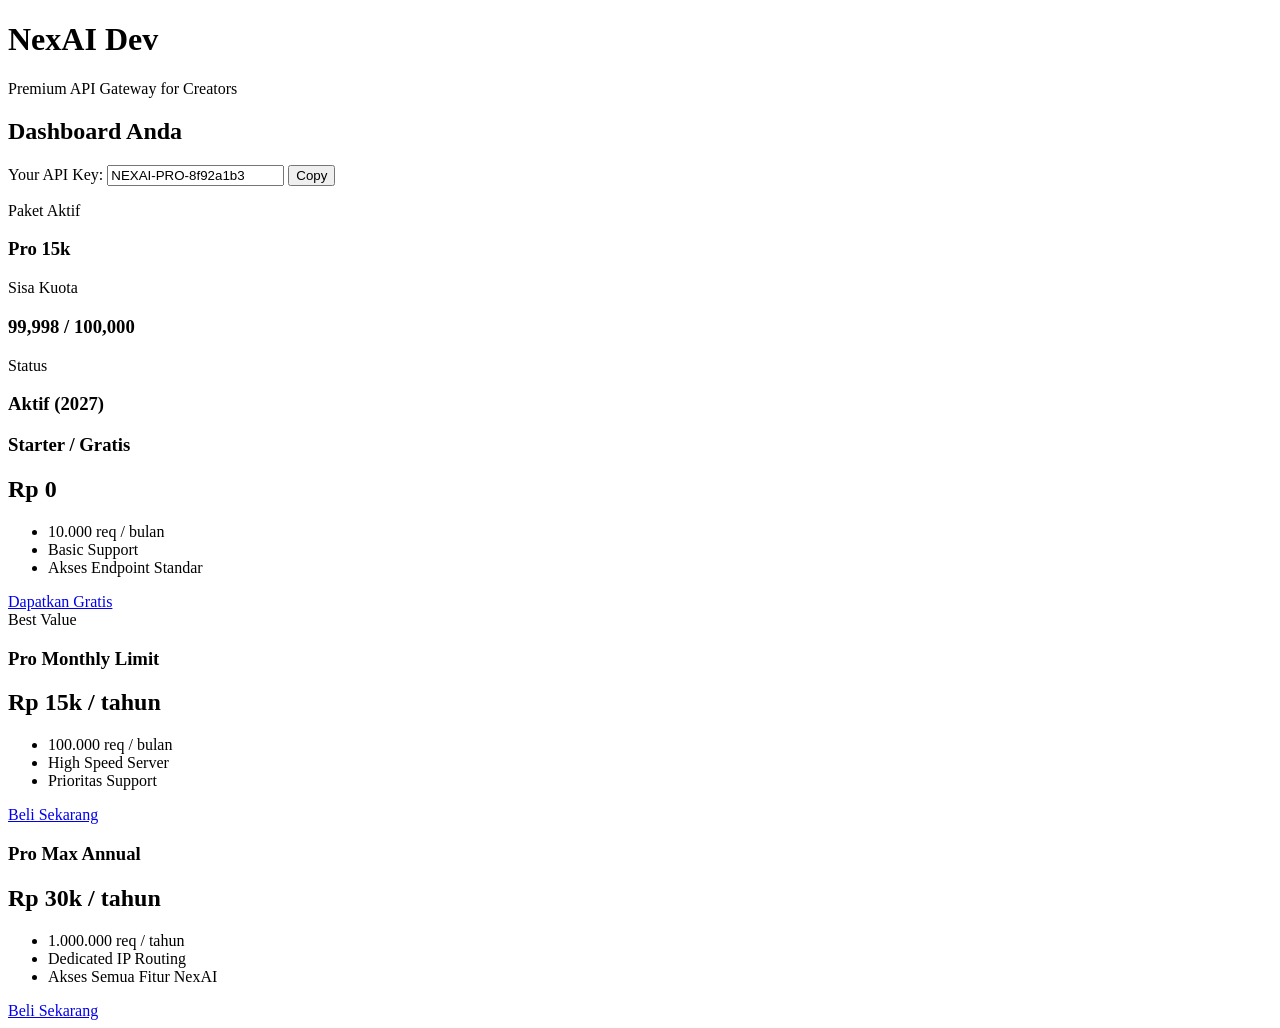
==== index.html @ 82b1c3ed "Create index.html" ====
<!DOCTYPE html>
<html lang="id">
<head>
    <meta charset="UTF-8">
    <meta name="viewport" content="width=device-width, initial-scale=1.0">
    <title>neXai API Gateway</title>
    <link rel="stylesheet" href="style.css">
</head>
<body>
    <div class="container">
        <header>
            <h1 class="logo">NexAI <span>Dev</span></h1>
            <p>Premium API Gateway for Creators</p>
        </header>

        <!-- Mockup Dashboard User -->
        <section class="dashboard glass-panel">
            <h2>Dashboard Anda</h2>
            <div class="api-key-box">
                <span class="label">Your API Key:</span>
                <input type="text" id="apiKeyInput" value="NEXAI-PRO-8f92a1b3" readonly>
                <!-- Tombol Copy Manual -->
                <button class="btn-copy" onclick="copyApiKey()">Copy</button>
            </div>
            <div class="stats">
                <div class="stat-item">
                    <p>Paket Aktif</p>
                    <h3>Pro 15k</h3>
                </div>
                <div class="stat-item">
                    <p>Sisa Kuota</p>
                    <h3>99,998 / 100,000</h3>
                </div>
                <div class="stat-item">
                    <p>Status</p>
                    <h3 class="active">Aktif (2027)</h3>
                </div>
            </div>
        </section>

        <!-- Pricing Section -->
        <section class="pricing">
            <!-- Paket Gratis -->
            <div class="card glass-panel">
                <h3>Starter / Gratis</h3>
                <h2 class="price">Rp 0</h2>
                <ul>
                    <li>10.000 req / bulan</li>
                    <li>Basic Support</li>
                    <li>Akses Endpoint Standar</li>
                </ul>
                <a href="https://wa.me/6281234567890?text=Halo%20Admin,%20saya%20mau%20request%20API%20Key%20Gratis" 
                   class="btn-primary outline" target="_blank">Dapatkan Gratis</a>
            </div>

            <!-- Paket Pro 15k -->
            <div class="card glass-panel premium">
                <div class="badge">Best Value</div>
                <h3>Pro Monthly Limit</h3>
                <h2 class="price">Rp 15k<span> / tahun</span></h2>
                <ul>
                    <li>100.000 req / bulan</li>
                    <li>High Speed Server</li>
                    <li>Prioritas Support</li>
                </ul>
                <!-- Tombol Paket Pro 15k -->
                <a href="https://wa.me/6281234567890?text=Halo%20Admin,%20saya%20mau%20beli%20paket%20Pro%2015k%20(Rp%2015k)" 
                   class="btn-primary" target="_blank">Beli Sekarang</a>
            </div>

            <!-- Paket Pro Max 30k -->
            <div class="card glass-panel exclusive">
                <h3>Pro Max Annual</h3>
                <h2 class="price">Rp 30k<span> / tahun</span></h2>
                <ul>
                    <li>1.000.000 req / tahun</li>
                    <li>Dedicated IP Routing</li>
                    <li>Akses Semua Fitur NexAI</li>
                </ul>
                <!-- Tombol Paket Pro Max Annual -->
                <a href="https://wa.me/6281234567890?text=Halo%20Admin,%20saya%20mau%20beli%20paket%20Pro%20Max%20(Rp%2030k)" 
                   class="btn-primary gold" target="_blank">Beli Sekarang</a>
            </div>
        </section>
    </div>

    <script src="script.js"></script>
</body>
</html>
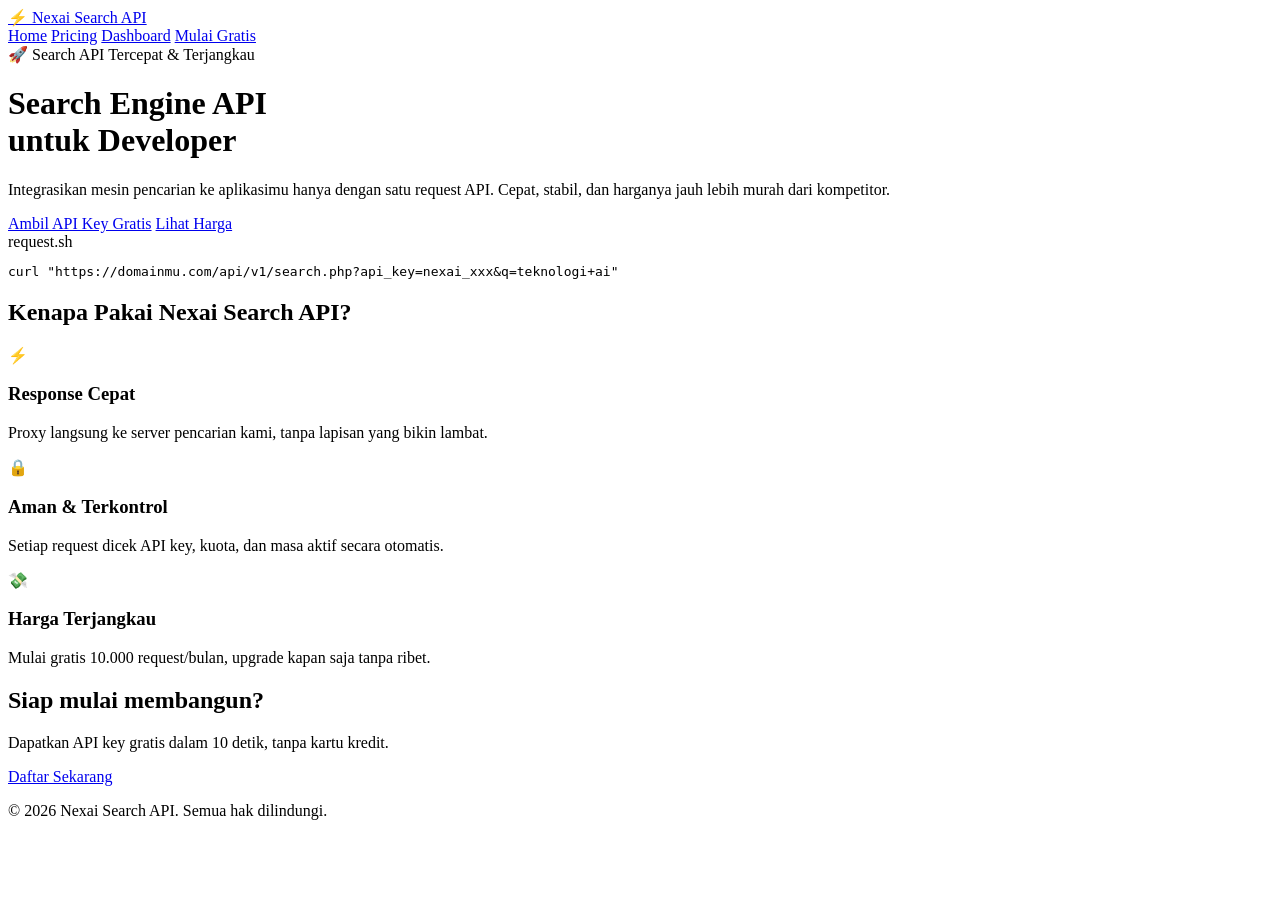
==== commit aefe325a: "Update index.html" ====
--- a/index.html
+++ b/index.html
@@ -1,90 +1,81 @@
 <!DOCTYPE html>
 <html lang="id">
 <head>
-    <meta charset="UTF-8">
-    <meta name="viewport" content="width=device-width, initial-scale=1.0">
-    <title>neXai API Gateway</title>
-    <link rel="stylesheet" href="style.css">
+<meta charset="UTF-8">
+<meta name="viewport" content="width=device-width, initial-scale=1.0">
+<title>Nexai Search API - Search Engine API untuk Developer</title>
+<link rel="stylesheet" href="css/style.css">
 </head>
 <body>
+
+<nav class="navbar">
+    <a href="index.html" class="logo">⚡ Nexai Search API</a>
+    <div class="nav-links">
+        <a href="index.html">Home</a>
+        <a href="pricing.html">Pricing</a>
+        <a href="dashboard.php">Dashboard</a>
+        <a href="register.php" class="btn btn-primary btn-sm">Mulai Gratis</a>
+    </div>
+</nav>
+
+<header class="hero">
     <div class="container">
-        <header>
-            <h1 class="logo">NexAI <span>Dev</span></h1>
-            <p>Premium API Gateway for Creators</p>
-        </header>
+        <span class="tag">🚀 Search API Tercepat & Terjangkau</span>
+        <h1>Search Engine API<br><span class="gradient-text">untuk Developer</span></h1>
+        <p class="hero-desc">
+            Integrasikan mesin pencarian ke aplikasimu hanya dengan satu request API.
+            Cepat, stabil, dan harganya jauh lebih murah dari kompetitor.
+        </p>
+        <div class="hero-actions">
+            <a href="register.php" class="btn btn-primary btn-lg">Ambil API Key Gratis</a>
+            <a href="pricing.html" class="btn btn-outline btn-lg">Lihat Harga</a>
+        </div>
 
-        <!-- Mockup Dashboard User -->
-        <section class="dashboard glass-panel">
-            <h2>Dashboard Anda</h2>
-            <div class="api-key-box">
-                <span class="label">Your API Key:</span>
-                <input type="text" id="apiKeyInput" value="NEXAI-PRO-8f92a1b3" readonly>
-                <!-- Tombol Copy Manual -->
-                <button class="btn-copy" onclick="copyApiKey()">Copy</button>
+        <div class="code-preview">
+            <div class="code-header">
+                <span class="dot red"></span><span class="dot yellow"></span><span class="dot green"></span>
+                <span class="code-title">request.sh</span>
             </div>
-            <div class="stats">
-                <div class="stat-item">
-                    <p>Paket Aktif</p>
-                    <h3>Pro 15k</h3>
-                </div>
-                <div class="stat-item">
-                    <p>Sisa Kuota</p>
-                    <h3>99,998 / 100,000</h3>
-                </div>
-                <div class="stat-item">
-                    <p>Status</p>
-                    <h3 class="active">Aktif (2027)</h3>
-                </div>
-            </div>
-        </section>
+<pre class="code-block">curl "https://domainmu.com/api/v1/search.php?api_key=nexai_xxx&q=teknologi+ai"</pre>
+        </div>
+    </div>
+</header>
 
-        <!-- Pricing Section -->
-        <section class="pricing">
-            <!-- Paket Gratis -->
-            <div class="card glass-panel">
-                <h3>Starter / Gratis</h3>
-                <h2 class="price">Rp 0</h2>
-                <ul>
-                    <li>10.000 req / bulan</li>
-                    <li>Basic Support</li>
-                    <li>Akses Endpoint Standar</li>
-                </ul>
-                <a href="https://wa.me/6281234567890?text=Halo%20Admin,%20saya%20mau%20request%20API%20Key%20Gratis" 
-                   class="btn-primary outline" target="_blank">Dapatkan Gratis</a>
-            </div>
+<section class="container features">
+    <h2 class="section-title">Kenapa Pakai Nexai Search API?</h2>
+    <div class="grid-3">
+        <div class="feature-card">
+            <div class="feature-icon">⚡</div>
+            <h3>Response Cepat</h3>
+            <p>Proxy langsung ke server pencarian kami, tanpa lapisan yang bikin lambat.</p>
+        </div>
+        <div class="feature-card">
+            <div class="feature-icon">🔒</div>
+            <h3>Aman & Terkontrol</h3>
+            <p>Setiap request dicek API key, kuota, dan masa aktif secara otomatis.</p>
+        </div>
+        <div class="feature-card">
+            <div class="feature-icon">💸</div>
+            <h3>Harga Terjangkau</h3>
+            <p>Mulai gratis 10.000 request/bulan, upgrade kapan saja tanpa ribet.</p>
+        </div>
+    </div>
+</section>
 
-            <!-- Paket Pro 15k -->
-            <div class="card glass-panel premium">
-                <div class="badge">Best Value</div>
-                <h3>Pro Monthly Limit</h3>
-                <h2 class="price">Rp 15k<span> / tahun</span></h2>
-                <ul>
-                    <li>100.000 req / bulan</li>
-                    <li>High Speed Server</li>
-                    <li>Prioritas Support</li>
-                </ul>
-                <!-- Tombol Paket Pro 15k -->
-                <a href="https://wa.me/6281234567890?text=Halo%20Admin,%20saya%20mau%20beli%20paket%20Pro%2015k%20(Rp%2015k)" 
-                   class="btn-primary" target="_blank">Beli Sekarang</a>
-            </div>
+<section class="container cta">
+    <div class="cta-box">
+        <h2>Siap mulai membangun?</h2>
+        <p>Dapatkan API key gratis dalam 10 detik, tanpa kartu kredit.</p>
+        <a href="register.php" class="btn btn-primary btn-lg">Daftar Sekarang</a>
+    </div>
+</section>
 
-            <!-- Paket Pro Max 30k -->
-            <div class="card glass-panel exclusive">
-                <h3>Pro Max Annual</h3>
-                <h2 class="price">Rp 30k<span> / tahun</span></h2>
-                <ul>
-                    <li>1.000.000 req / tahun</li>
-                    <li>Dedicated IP Routing</li>
-                    <li>Akses Semua Fitur NexAI</li>
-                </ul>
-                <!-- Tombol Paket Pro Max Annual -->
-                <a href="https://wa.me/6281234567890?text=Halo%20Admin,%20saya%20mau%20beli%20paket%20Pro%20Max%20(Rp%2030k)" 
-                   class="btn-primary gold" target="_blank">Beli Sekarang</a>
-            </div>
-        </section>
+<footer class="footer">
+    <div class="container">
+        <p>&copy; 2026 Nexai Search API. Semua hak dilindungi.</p>
     </div>
+</footer>
 
-    <script src="script.js"></script>
 </body>
-</html>
-  
+        </html>
+        
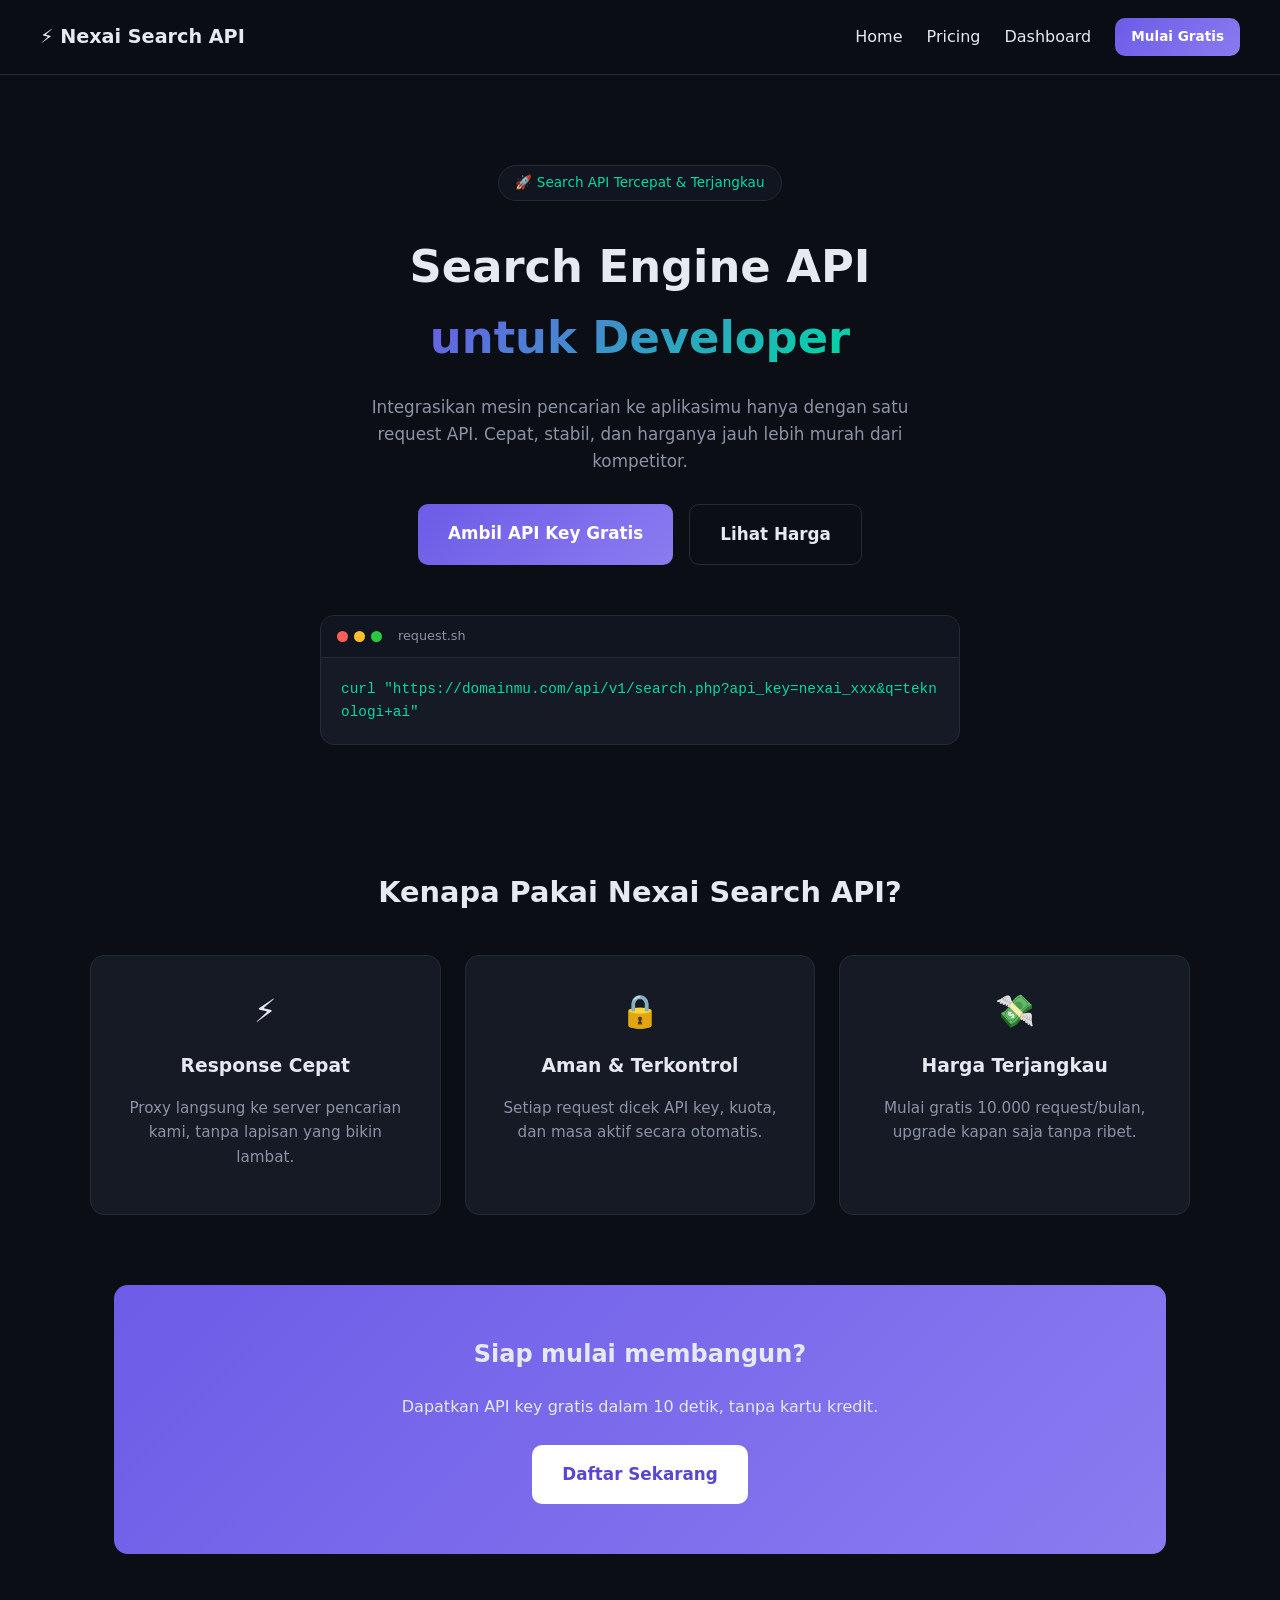
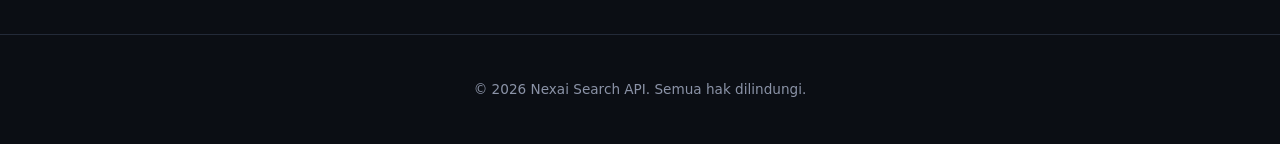
==== commit 6cbd067c: "Update index.html" ====
--- a/index.html
+++ b/index.html
@@ -13,8 +13,8 @@
     <div class="nav-links">
         <a href="index.html">Home</a>
         <a href="pricing.html">Pricing</a>
-        <a href="dashboard.php">Dashboard</a>
-        <a href="register.php" class="btn btn-primary btn-sm">Mulai Gratis</a>
+        <a href="dashboard.html">Dashboard</a>
+        <a href="register.html" class="btn btn-primary btn-sm">Mulai Gratis</a>
     </div>
 </nav>
 
--- a/css/style.css
+++ b/css/style.css
@@ -0,0 +1,225 @@
+/* =========================================================
+   NEXAI SEARCH API — STYLESHEET
+   ========================================================= */
+
+:root {
+    --bg: #0b0e14;
+    --bg-soft: #11151f;
+    --card: #151a24;
+    --border: #232a38;
+    --text: #e6e9ef;
+    --muted: #8b93a7;
+    --primary: #6c5ce7;
+    --primary-dark: #5847d1;
+    --accent: #00d9a5;
+    --danger: #ff5c73;
+    --radius: 14px;
+}
+
+* { box-sizing: border-box; }
+
+body {
+    margin: 0;
+    font-family: 'Segoe UI', system-ui, -apple-system, sans-serif;
+    background: var(--bg);
+    color: var(--text);
+    line-height: 1.6;
+}
+
+.container { max-width: 1100px; margin: 0 auto; padding: 0 24px; }
+.container.narrow { max-width: 460px; padding-top: 60px; }
+
+a { color: inherit; text-decoration: none; }
+
+/* ---------- Navbar ---------- */
+.navbar {
+    display: flex;
+    justify-content: space-between;
+    align-items: center;
+    padding: 18px 40px;
+    border-bottom: 1px solid var(--border);
+    background: rgba(11,14,20,0.9);
+    position: sticky;
+    top: 0;
+    backdrop-filter: blur(8px);
+    z-index: 10;
+}
+.logo { font-size: 1.2rem; font-weight: 700; }
+.nav-links { display: flex; align-items: center; gap: 24px; }
+.nav-links a:hover, .nav-links a.active { color: var(--primary); }
+
+/* ---------- Buttons ---------- */
+.btn {
+    display: inline-block;
+    padding: 12px 22px;
+    border-radius: 10px;
+    font-weight: 600;
+    border: none;
+    cursor: pointer;
+    font-size: 0.95rem;
+    transition: transform .15s ease, opacity .15s ease;
+}
+.btn:hover { transform: translateY(-2px); }
+.btn-primary { background: linear-gradient(135deg, var(--primary), #8b7bf0); color: #fff; }
+.btn-outline { background: transparent; border: 1px solid var(--border); color: var(--text); }
+.btn-outline:hover { border-color: var(--primary); }
+.btn-block { display: block; width: 100%; text-align: center; }
+.btn-lg { padding: 16px 30px; font-size: 1.05rem; }
+.btn-sm { padding: 8px 16px; font-size: 0.85rem; }
+.btn-copy { background: var(--bg-soft); border: 1px solid var(--border); color: var(--accent); padding: 8px 14px; border-radius: 8px; cursor: pointer; }
+
+/* ---------- Hero ---------- */
+.hero { padding: 90px 0 60px; text-align: center; }
+.hero-small { padding: 60px 0 20px; }
+.tag {
+    display: inline-block;
+    background: var(--bg-soft);
+    border: 1px solid var(--border);
+    padding: 6px 16px;
+    border-radius: 30px;
+    font-size: 0.85rem;
+    color: var(--accent);
+    margin-bottom: 20px;
+}
+.hero h1 { font-size: 2.8rem; margin: 10px 0; }
+.gradient-text {
+    background: linear-gradient(135deg, var(--primary), var(--accent));
+    -webkit-background-clip: text;
+    background-clip: text;
+    color: transparent;
+}
+.hero-desc { color: var(--muted); max-width: 560px; margin: 20px auto 30px; font-size: 1.05rem; }
+.hero-actions { display: flex; gap: 16px; justify-content: center; margin-bottom: 50px; flex-wrap: wrap; }
+
+.code-preview {
+    max-width: 640px;
+    margin: 0 auto;
+    background: var(--card);
+    border: 1px solid var(--border);
+    border-radius: var(--radius);
+    overflow: hidden;
+    text-align: left;
+}
+.code-header { display: flex; gap: 6px; align-items: center; padding: 10px 16px; background: var(--bg-soft); border-bottom: 1px solid var(--border); }
+.dot { width: 11px; height: 11px; border-radius: 50%; display: inline-block; }
+.dot.red { background: #ff5f56; } .dot.yellow { background: #ffbd2e; } .dot.green { background: #27c93f; }
+.code-title { margin-left: 10px; color: var(--muted); font-size: 0.8rem; }
+.code-block {
+    margin: 0;
+    padding: 20px;
+    font-family: 'Consolas', monospace;
+    font-size: 0.9rem;
+    color: var(--accent);
+    overflow-x: auto;
+    white-space: pre-wrap;
+    word-break: break-all;
+}
+
+/* ---------- Sections ---------- */
+.section-title { text-align: center; font-size: 1.8rem; margin-bottom: 40px; }
+.features { padding: 40px 0 70px; }
+.grid-3 { display: grid; grid-template-columns: repeat(3, 1fr); gap: 24px; }
+.feature-card {
+    background: var(--card);
+    border: 1px solid var(--border);
+    border-radius: var(--radius);
+    padding: 30px;
+    text-align: center;
+}
+.feature-icon { font-size: 2rem; margin-bottom: 14px; }
+.feature-card h3 { margin: 10px 0; }
+.feature-card p { color: var(--muted); font-size: 0.95rem; }
+
+.cta { padding-bottom: 80px; }
+.cta-box {
+    background: linear-gradient(135deg, var(--primary), #8b7bf0);
+    border-radius: var(--radius);
+    text-align: center;
+    padding: 50px;
+}
+.cta-box h2 { margin-top: 0; }
+.cta-box .btn-primary { background: #fff; color: var(--primary-dark); margin-top: 10px; }
+
+/* ---------- Pricing ---------- */
+.pricing-grid { padding: 50px 0; }
+.pricing-card {
+    background: var(--card);
+    border: 1px solid var(--border);
+    border-radius: var(--radius);
+    padding: 34px 28px;
+    position: relative;
+    display: flex;
+    flex-direction: column;
+}
+.pricing-card.featured { border: 2px solid var(--primary); transform: scale(1.03); }
+.popular-tag {
+    position: absolute; top: -14px; left: 50%; transform: translateX(-50%);
+    background: var(--primary); color: #fff; font-size: 0.75rem;
+    padding: 5px 14px; border-radius: 20px; font-weight: 600;
+}
+.pricing-card h3 { margin: 0 0 6px; }
+.price { font-size: 2.1rem; font-weight: 700; margin: 10px 0 0; }
+.price-period { font-size: 1rem; color: var(--muted); font-weight: 400; }
+.pricing-features { list-style: none; padding: 0; margin: 22px 0; flex: 1; }
+.pricing-features li { padding: 7px 0; font-size: 0.92rem; color: var(--text); }
+
+.faq { max-width: 700px; margin: 40px auto 80px; }
+.faq details { background: var(--card); border: 1px solid var(--border); border-radius: 10px; padding: 16px 20px; margin-bottom: 12px; }
+.faq summary { cursor: pointer; font-weight: 600; }
+.faq p { color: var(--muted); margin-bottom: 0; }
+
+/* ---------- Forms / Cards ---------- */
+.card {
+    background: var(--card);
+    border: 1px solid var(--border);
+    border-radius: var(--radius);
+    padding: 34px;
+    margin: 30px 0 60px;
+}
+.form-card h2 { margin-top: 0; }
+label { display: block; font-size: 0.85rem; color: var(--muted); margin: 16px 0 6px; }
+input[type=text], input[type=email], input[type=password], select {
+    width: 100%;
+    padding: 12px 14px;
+    border-radius: 8px;
+    border: 1px solid var(--border);
+    background: var(--bg-soft);
+    color: var(--text);
+    font-size: 0.95rem;
+}
+input:focus, select:focus { outline: none; border-color: var(--primary); }
+.muted { color: var(--muted); }
+.small { font-size: 0.85rem; }
+
+.alert { padding: 12px 16px; border-radius: 8px; margin: 16px 0; font-size: 0.9rem; }
+.alert-error { background: rgba(255,92,115,0.12); color: var(--danger); border: 1px solid rgba(255,92,115,0.3); }
+
+.badge { display: inline-block; padding: 5px 14px; border-radius: 20px; font-size: 0.8rem; font-weight: 600; margin-bottom: 14px; }
+.badge-free { background: rgba(139,147,167,0.15); color: var(--muted); }
+.badge-pro { background: rgba(108,92,231,0.15); color: var(--primary); }
+.badge-enterprise { background: rgba(0,217,165,0.15); color: var(--accent); }
+
+.key-box {
+    display: flex; justify-content: space-between; align-items: center;
+    background: var(--bg-soft); border: 1px solid var(--border);
+    border-radius: 8px; padding: 12px 16px; margin: 8px 0 20px;
+}
+.key-box code { color: var(--accent); font-family: Consolas, monospace; word-break: break-all; }
+
+.usage-block { margin: 20px 0; }
+.usage-label { display: flex; justify-content: space-between; font-size: 0.85rem; color: var(--muted); margin-bottom: 8px; }
+.progress-bar { background: var(--bg-soft); border-radius: 20px; overflow: hidden; height: 10px; border: 1px solid var(--border); }
+.progress-fill { background: linear-gradient(135deg, var(--primary), var(--accent)); height: 100%; transition: width .3s ease; }
+
+.admin-table { width: 100%; border-collapse: collapse; margin-top: 20px; }
+.admin-table th, .admin-table td { padding: 10px 12px; border-bottom: 1px solid var(--border); font-size: 0.88rem; text-align: left; }
+.inline-form { display: flex; gap: 8px; }
+
+.footer { border-top: 1px solid var(--border); padding: 30px 0; text-align: center; color: var(--muted); font-size: 0.85rem; }
+
+@media (max-width: 800px) {
+    .grid-3 { grid-template-columns: 1fr; }
+    .pricing-card.featured { transform: none; }
+    .nav-links { gap: 12px; font-size: 0.85rem; }
+    .hero h1 { font-size: 2.1rem; }
+  }
